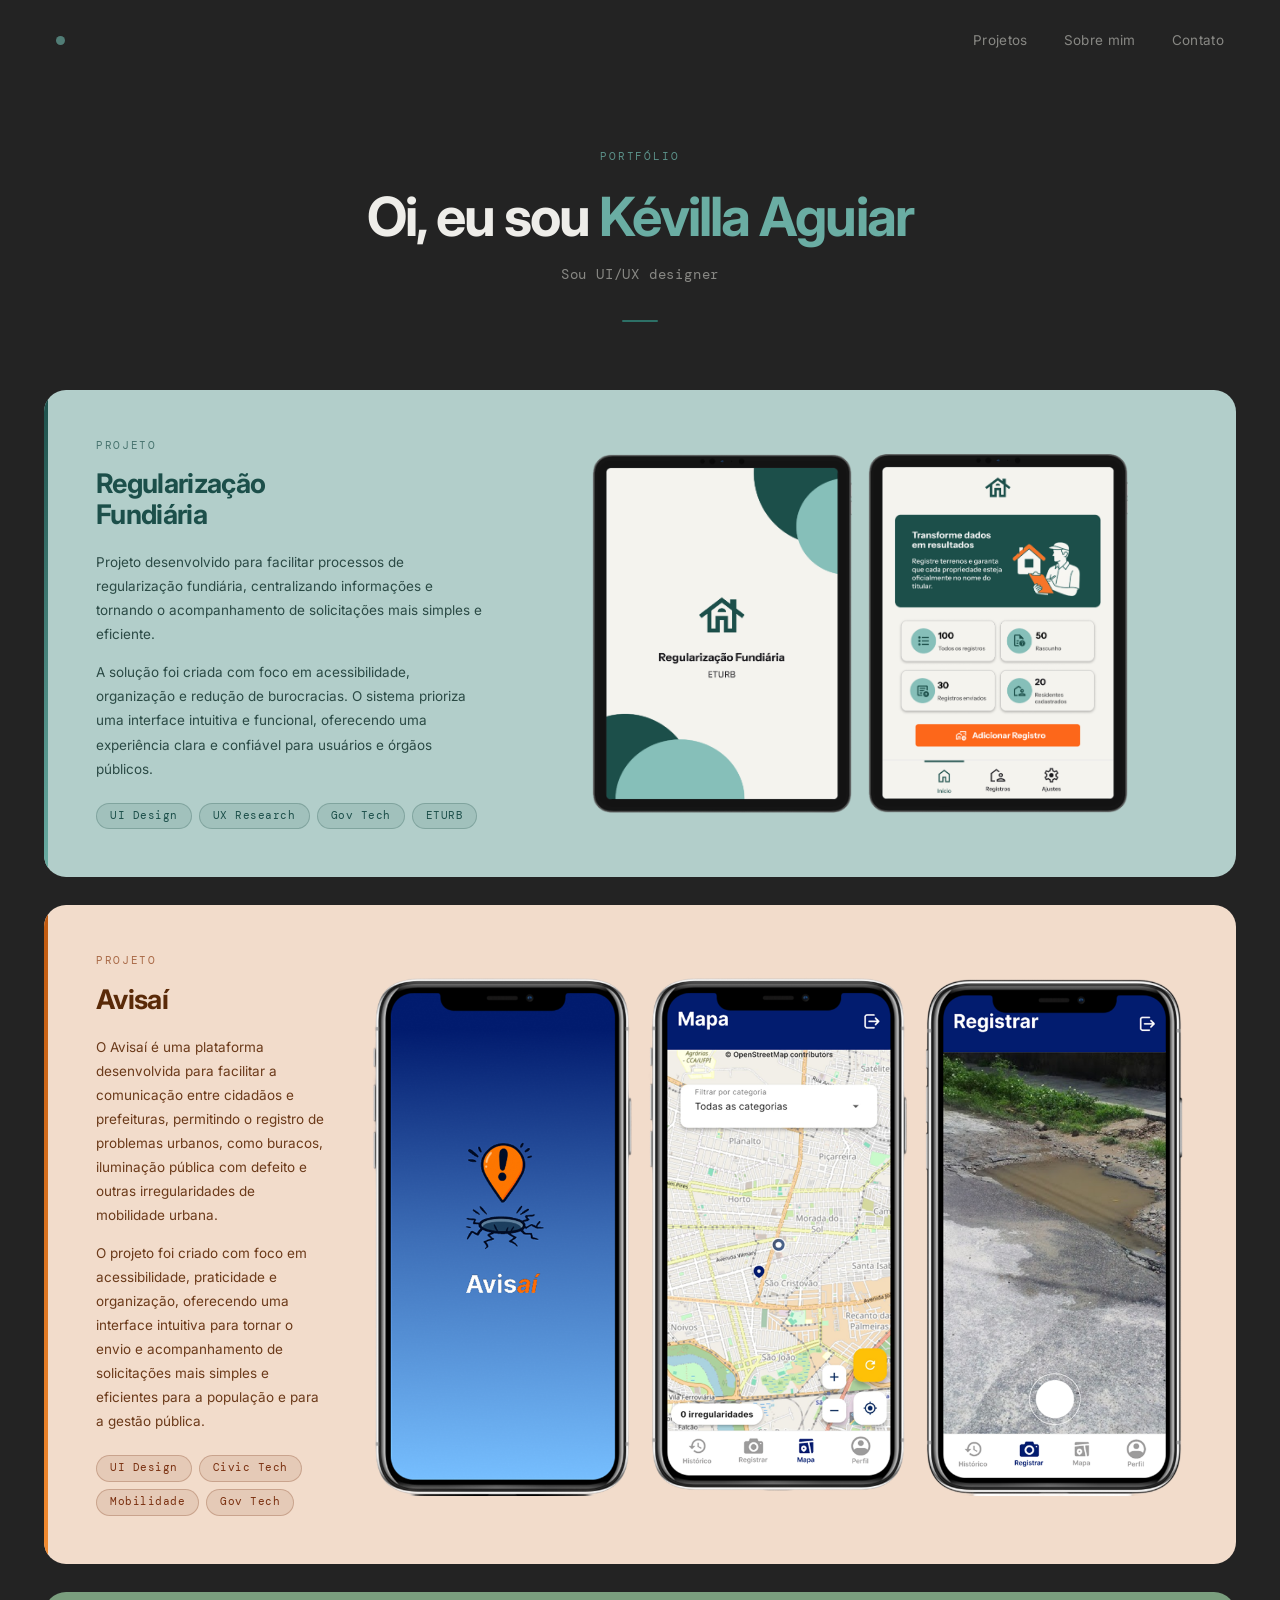
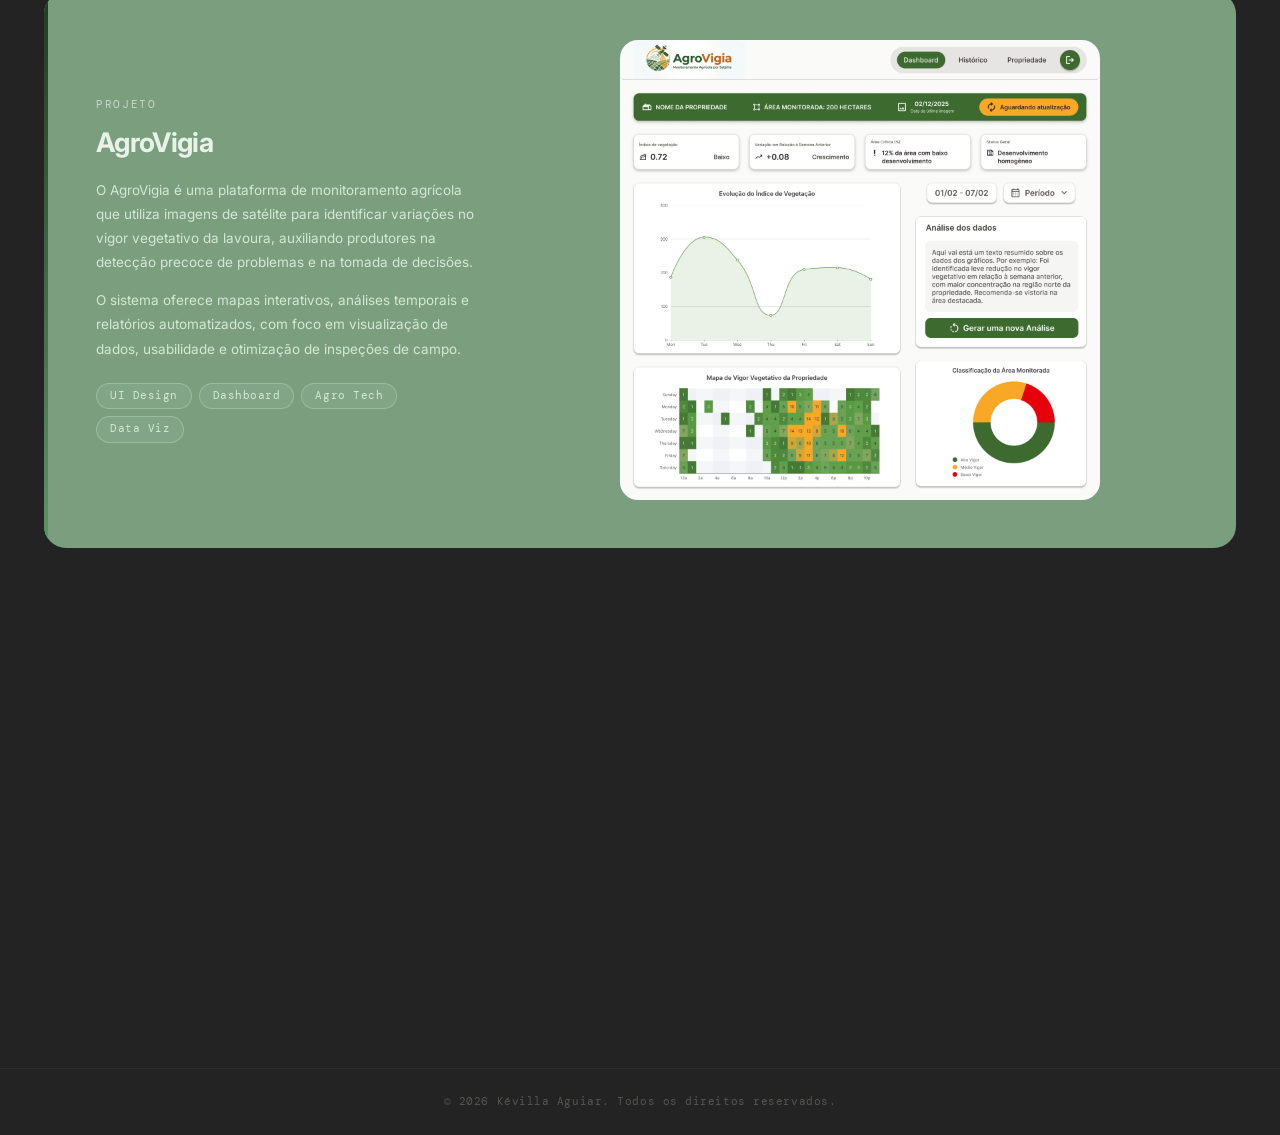
==== portfolio-kevilla-full.html @ 0a43c209 "Primeira versão do portfólio" ====
<!DOCTYPE html>
<html lang="pt-BR">
<head>
  <meta charset="UTF-8"/>
  <meta name="viewport" content="width=device-width, initial-scale=1.0"/>
  <title>Kévilla Aguiar — UI/UX Designer</title>
  <link href="https://fonts.googleapis.com/css2?family=Inter:ital,wght@0,300;0,400;0,500;0,600;0,700;1,400&family=DM+Mono:wght@400;500&display=swap" rel="stylesheet"/>
  <link rel="stylesheet" href="style.css">
</head>
<body>

  <!-- ── NAV ── -->
  <nav>
    <div class="nav-logo"></div>
    <ul class="nav-links">
      <li><a href="#projects">Projetos</a></li>
      <li><a href="#about">Sobre mim</a></li>
      <li><a href="mailto:kevillaguiar@gmail.com">Contato</a></li>
    </ul>
  </nav>

  <!-- ── HERO ── -->
  <section class="hero">
    <p class="hero-eyebrow">Portfólio</p>
    <h1>Oi, eu sou <em>Kévilla Aguiar</em></h1>
    <p class="hero-role">Sou UI/UX designer</p>
    <div class="hero-rule"></div>
  </section>

  <!-- ── PROJECTS ── -->
  <section class="projects-wrap" id="projects">

   <!-- ─ 1. REGULARIZAÇÃO FUNDIÁRIA ─ -->
    <article class="pcard pcard--teal reveal">
      <div class="ct">
        <p class="ct-eyebrow">Projeto</p>
        <h2 class="ct-title">Regularização<br>Fundiária</h2>

        <p class="ct-desc">
          Projeto desenvolvido para facilitar processos de regularização fundiária,
          centralizando informações e tornando o acompanhamento de solicitações mais simples e eficiente.
        </p>

        <p class="ct-desc">
          A solução foi criada com foco em acessibilidade, organização e redução de burocracias.
          O sistema prioriza uma interface intuitiva e funcional, oferecendo uma experiência clara e confiável
          para usuários e órgãos públicos.
        </p>

        <div class="ct-tags">
          <span class="ct-tag">UI Design</span>
          <span class="ct-tag">UX Research</span>
          <span class="ct-tag">Gov Tech</span>
          <span class="ct-tag">ETURB</span>
        </div>
      </div>

      <div class="cm">
        <!-- Splash Screen -->
        <div class="mockup-shell">
          <img
            src="./assests/rf_1.png"
            alt="Tela inicial do aplicativo Regularização Fundiária"
            class="project-mockup"
          />
        </div>

        <!-- Home Screen -->
        <div class="mockup-shell">
          <img
            src="./assests/rf_2.png"
            alt="Tela principal do aplicativo Regularização Fundiária"
            class="project-mockup"
          />
        </div>
      </div>
    </article>

   <!-- ─ 2. AVISAÍ ─ -->
<article class="pcard pcard--peach reveal">
  <div class="ct">
    <p class="ct-eyebrow">Projeto</p>
    <h2 class="ct-title">Avisaí</h2>

    <p class="ct-desc">
      O Avisaí é uma plataforma desenvolvida para facilitar a comunicação entre cidadãos e prefeituras,
      permitindo o registro de problemas urbanos, como buracos, iluminação pública com defeito e outras
      irregularidades de mobilidade urbana.
    </p>

    <p class="ct-desc">
      O projeto foi criado com foco em acessibilidade, praticidade e organização, oferecendo uma interface
      intuitiva para tornar o envio e acompanhamento de solicitações mais simples e eficientes para a
      população e para a gestão pública.
    </p>

    <div class="ct-tags">
      <span class="ct-tag">UI Design</span>
      <span class="ct-tag">Civic Tech</span>
      <span class="ct-tag">Mobilidade</span>
      <span class="ct-tag">Gov Tech</span>
    </div>
  </div>

  <div class="cm">
    <div class="mockup-shell">
      <img
        src="./assests/avisai_1.png"
        alt="Tela inicial do Avisaí"
        class="project-mockup"
      />
    </div>

    <div class="mockup-shell">
      <img
        src="./assests/avisai_2.png"
        alt="Tela de mapa do Avisaí"
        class="project-mockup"
      />
    </div>

    <div class="mockup-shell">
      <img
        src="./assests/avisai_3.png"
        alt="Tela de registro do Avisaí"
        class="project-mockup"
      />
    </div>
  </div>
</article>

    <!-- ─ 3. AGROVIGIA ─ -->
    <article class="pcard pcard--sage reveal">
      <div class="ct">
        <p class="ct-eyebrow">Projeto</p>
        <h2 class="ct-title">AgroVigia</h2>
        <p class="ct-desc">O AgroVigia é uma plataforma de monitoramento agrícola que utiliza imagens de satélite para identificar variações no vigor vegetativo da lavoura, auxiliando produtores na detecção precoce de problemas e na tomada de decisões.</p>
        <p class="ct-desc">O sistema oferece mapas interativos, análises temporais e relatórios automatizados, com foco em visualização de dados, usabilidade e otimização de inspeções de campo.</p>
        <div class="ct-tags">
          <span class="ct-tag">UI Design</span>
          <span class="ct-tag">Dashboard</span>
          <span class="ct-tag">Agro Tech</span>
          <span class="ct-tag">Data Viz</span>
        </div>
      </div>

      <div class="cm">
        <div class="mockup-shell">
          <img
            src="./assests/Dashboard.png"
            alt="Dashboard do AgroVigia"
            class="project-mockup project-mockup--desktop"
          />
        </div>
      </div>
    </article>

  </section>

  <!-- ── ABOUT ── -->
  <section class="about-section reveal" id="about">
    <p class="about-eyebrow">Sobre mim</p>
    <div class="about-inner">
      <div class="about-body">
        <p>Sou estudante de Engenharia de Software com foco em UX/UI Design e desenvolvimento de soluções digitais centradas na experiência do usuário. Tenho interesse em tecnologia, interfaces intuitivas e produtos que gerem impacto real, unindo design, desenvolvimento e inovação.</p>
        <p>Ao longo da minha trajetória, desenvolvi projetos voltados para áreas como gestão pública, saúde e agronegócio, buscando criar soluções acessíveis, funcionais e visualmente organizadas. Também possuo experiência com desenvolvimento front-end e criação de interfaces modernas, sempre priorizando usabilidade, clareza e experiência do usuário.</p>
        <div class="about-contacts">
          <a class="about-contact-link" href="mailto:kevillaguiar@gmail.com">
            <svg viewBox="0 0 24 24"><path d="M20 4H4c-1.1 0-2 .9-2 2v12c0 1.1.9 2 2 2h16c1.1 0 2-.9 2-2V6c0-1.1-.9-2-2-2zm0 4l-8 5-8-5V6l8 5 8-5v2z"/></svg>
            kevillaguiar@gmail.com
          </a>
          <a class="about-contact-link" href="https://linkedin.com/in/kevilla-aguiar" target="_blank" rel="noopener">
            <svg viewBox="0 0 24 24"><path d="M19 3a2 2 0 0 1 2 2v14a2 2 0 0 1-2 2H5a2 2 0 0 1-2-2V5a2 2 0 0 1 2-2h14m-.5 15.5v-5.3a3.26 3.26 0 0 0-3.26-3.26c-.85 0-1.84.52-2.32 1.3v-1.11h-2.79v8.37h2.79v-4.93c0-.77.62-1.4 1.39-1.4a1.4 1.4 0 0 1 1.4 1.4v4.93h2.79M6.88 8.56a1.68 1.68 0 0 0 1.68-1.68c0-.93-.75-1.69-1.68-1.69a1.69 1.69 0 0 0-1.69 1.69c0 .93.76 1.68 1.69 1.68m1.39 9.94v-8.37H5.5v8.37h2.77z"/></svg>
            linkedin.com/in/kevilla-aguiar
          </a>
        </div>
      </div>

      <div class="tech-grid">
        <!-- Figma -->
        <div class="tech-item tech-figma">
          <svg viewBox="0 0 24 24" xmlns="http://www.w3.org/2000/svg">
            <path d="M8 24c2.2 0 4-1.8 4-4v-4H8c-2.2 0-4 1.8-4 4s1.8 4 4 4z" fill="#0acf83"/>
            <path d="M4 12c0-2.2 1.8-4 4-4h4v8H8c-2.2 0-4-1.8-4-4z" fill="#a259ff"/>
            <path d="M4 4c0-2.2 1.8-4 4-4h4v8H8C5.8 8 4 6.2 4 4z" fill="#f24e1e"/>
            <path d="M12 0h4c2.2 0 4 1.8 4 4s-1.8 4-4 4h-4V0z" fill="#ff7262"/>
            <path d="M20 12c0 2.2-1.8 4-4 4s-4-1.8-4-4 1.8-4 4-4 4 1.8 4 4z" fill="#1abcfe"/>
          </svg>
        </div>
        <!-- CSS -->
        <div class="tech-item tech-css">
          <svg viewBox="0 0 24 24" xmlns="http://www.w3.org/2000/svg">
            <path d="M1.5 0h21l-1.91 21.563L11.977 24l-8.564-2.438L1.5 0zm17.09 4.413L5.41 4.41l.213 2.622 10.125.002-.255 2.716h-6.64l.24 2.573h6.182l-.366 3.523-2.91.804-2.956-.81-.188-2.11h-2.61l.29 3.855L12 19.288l5.373-1.53L18.59 4.413z" fill="white"/>
          </svg>
        </div>
        <!-- HTML -->
        <div class="tech-item tech-html">
          <svg viewBox="0 0 24 24" xmlns="http://www.w3.org/2000/svg">
            <path d="M1.5 0h21l-1.91 21.563L11.977 24l-8.565-2.438L1.5 0zm7.031 9.75l-.232-2.718 10.059.003.23-2.622L5.412 4.41l.698 8.01h9.126l-.326 3.426-2.91.804-2.955-.81-.188-2.11H6.248l.33 4.171L12 19.351l5.379-1.443.744-8.157H8.531z" fill="white"/>
          </svg>
        </div>
        <!-- Code / XML -->
        <div class="tech-item tech-code">
          <svg viewBox="0 0 24 24" fill="none" xmlns="http://www.w3.org/2000/svg">
            <path d="M9.4 16.6L4.8 12l4.6-4.6L8 6l-6 6 6 6 1.4-1.4zm5.2 0l4.6-4.6-4.6-4.6L16 6l6 6-6 6-1.4-1.4z" fill="white"/>
          </svg>
        </div>
      </div>
    </div>
  </section>

  <!-- ── FOOTER ── -->
  <footer>
    <p class="footer-copy">© 2026 Kévilla Aguiar. Todos os direitos reservados.</p>
  </footer>

  <script>
    // Scroll reveal
    const reveals = document.querySelectorAll('.reveal');
    const io = new IntersectionObserver((entries) => {
      entries.forEach((e, i) => {
        if (e.isIntersecting) {
          e.target.style.animationDelay = (i * 0.08) + 's';
          e.target.classList.add('visible');
          io.unobserve(e.target);
        }
      });
    }, { threshold: 0.12 });
    reveals.forEach(el => io.observe(el));
  </script>

</body>
</html>
---- style.css ----
*, *::before, *::after { box-sizing: border-box; margin: 0; padding: 0; }

:root {
  --bg:           #232323;
  --text-light:   #EEEDE9;
  --text-dim:     #888884;
  --text-dimmer:  #555552;

  /* Project card backgrounds — from original */
  --card-teal:    #B2CECA;   /* Regularização */
  --card-peach:   #F2DCCB;   /* Avisaí        */
  --card-sage:    #7A9E7E;   /* AgroVigia      */

  /* Brand teal */
  --teal-deep:    #1C4F4A;
  --teal-mid:     #2D7066;
  --teal-light:   #6AADA3;

  /* Avisaí accent */
  --orange-warm:  #F28B30;

  /* AgroVigia accent */
  --green-light:  #5C9660;

  --radius-card:  22px;
}

html { scroll-behavior: smooth; }

body {
  background: var(--bg);
  color: var(--text-light);
  font-family: 'Inter', sans-serif;
  font-size: 15px;
  line-height: 1.6;
}

/* ─── NAV ─────────────────────────────── */
nav {
  display: flex;
  justify-content: space-between;
  align-items: center;
  padding: 28px 56px;
}

.nav-logo {
  width: 9px; height: 9px;
  border-radius: 50%;
  background: var(--teal-light);
  opacity: .65;
}

.nav-links {
  display: flex;
  gap: 36px;
  list-style: none;
}

.nav-links a {
  color: var(--text-dim);
  text-decoration: none;
  font-size: 13.5px;
  letter-spacing: .025em;
  transition: color .18s;
}
.nav-links a:hover { color: var(--text-light); }

/* ─── HERO ────────────────────────────── */
.hero {
  text-align: center;
  padding: 68px 48px 60px;
  animation: fadeUp .55s ease both;
}

.hero-eyebrow {
  font-family: 'DM Mono', monospace;
  font-size: 11px;
  letter-spacing: .18em;
  text-transform: uppercase;
  color: var(--teal-light);
  margin-bottom: 22px;
  opacity: .8;
}

.hero h1 {
  font-size: clamp(34px, 4.5vw, 54px);
  font-weight: 700;
  letter-spacing: -.035em;
  line-height: 1.08;
  margin-bottom: 18px;
}

.hero h1 em {
  font-style: normal;
  color: var(--teal-light);
}

.hero-role {
  font-family: 'DM Mono', monospace;
  font-size: 13.5px;
  letter-spacing: .06em;
  color: var(--text-dim);
}

.hero-rule {
  width: 36px; height: 2px;
  background: var(--teal-mid);
  border-radius: 2px;
  margin: 34px auto 0;
}

/* ─── SECTION WRAPPER ─────────────────── */
.projects-wrap {
  padding: 8px 44px 72px;
  display: flex;
  flex-direction: column;
  gap: 28px;
}

/* ─── PROJECT CARD (shared) ───────────── */
.pcard {
  border-radius: var(--radius-card);
  padding: 48px 52px;
  display: grid;
  grid-template-columns: 1fr 1.65fr;
  gap: 48px;
  align-items: center;
  position: relative;
  overflow: hidden;
}

/* accent left bar */
.pcard::before {
  content: '';
  position: absolute;
  inset: 0 auto 0 0;
  width: 4px;
  border-radius: var(--radius-card) 0 0 var(--radius-card);
}

.pcard--teal  { background: var(--card-teal); }
.pcard--teal::before  { background: linear-gradient(180deg, var(--teal-deep), var(--teal-light)); }

.pcard--peach { background: var(--card-peach); }
.pcard--peach::before { background: linear-gradient(180deg, #C05A10, var(--orange-warm)); }

.pcard--sage  { background: var(--card-sage); }
.pcard--sage::before  { background: linear-gradient(180deg, #1e3d21, var(--green-light)); }

/* ─── CARD TEXT ───────────────────────── */
.ct-eyebrow {
  font-family: 'DM Mono', monospace;
  font-size: 10.5px;
  letter-spacing: .16em;
  text-transform: uppercase;
  margin-bottom: 14px;
  opacity: .7;
}

.pcard--teal  .ct-eyebrow { color: var(--teal-deep); }
.pcard--peach .ct-eyebrow { color: #8B3A10; }
.pcard--sage  .ct-eyebrow { color: #e8f2e9; }

.ct-title {
  font-size: 27px;
  font-weight: 700;
  letter-spacing: -.025em;
  line-height: 1.15;
  margin-bottom: 20px;
}

.pcard--teal  .ct-title { color: var(--teal-deep); }
.pcard--peach .ct-title { color: #5A2A08; }
.pcard--sage  .ct-title { color: #e8f2e9; }

.ct-desc {
  font-size: 13.5px;
  line-height: 1.78;
  margin-bottom: 14px;
}

.pcard--teal  .ct-desc { color: #2b4a45; }
.pcard--peach .ct-desc { color: #6B3A1A; }
.pcard--sage  .ct-desc { color: #d4e8d6; }

.ct-tags {
  display: flex;
  flex-wrap: wrap;
  gap: 7px;
  margin-top: 22px;
}

.ct-tag {
  font-family: 'DM Mono', monospace;
  font-size: 10.5px;
  letter-spacing: .05em;
  padding: 4px 13px;
  border-radius: 100px;
  border: 1px solid;
}

.pcard--teal  .ct-tag { color: var(--teal-deep); border-color: rgba(28,79,74,.25); background: rgba(28,79,74,.1); }
.pcard--peach .ct-tag { color: #7A3010; border-color: rgba(122,48,16,.25); background: rgba(122,48,16,.1); }
.pcard--sage  .ct-tag { color: #d4e8d6; border-color: rgba(212,232,214,.3); background: rgba(212,232,214,.1); }

/* ─── MOCKUP COLUMN (shared) ──────────── */
.cm {
  display: flex;
  gap: 16px;
  align-items: flex-end;
  justify-content: center;
}

.mockup-shell {
  background: transparent;
  border-radius: 18px;
  overflow: visible;
  flex-shrink: 0;
  transition: transform .28s ease;
}
.mockup-shell:hover { transform: translateY(-5px); }

.project-mockup {
  display: block;
  width: 260px;
  height: auto;
  border-radius: 18px;
}

/* O screenshot do AgroVigia é um dashboard (mais largo que os mockups de
   celular). A classe já era referenciada no HTML mas não existia regra
   para ela — adicionei uma; ajuste o valor à vontade. */
.project-mockup--desktop {
  width: 480px;
  max-width: 100%;
}

/* ─── ABOUT ───────────────────────────── */
.about-section {
  padding: 16px 44px 80px;
}

.about-inner {
  display: grid;
  grid-template-columns: 1fr auto;
  gap: 56px;
  align-items: start;
}

.about-eyebrow {
  font-family: 'DM Mono', monospace;
  font-size: 10.5px;
  letter-spacing: .16em;
  text-transform: uppercase;
  color: var(--teal-light);
  margin-bottom: 28px;
  opacity: .75;
}

.about-body p {
  font-size: 14px;
  line-height: 1.8;
  color: #bbb9b4;
  margin-bottom: 18px;
}

.about-contacts {
  margin-top: 32px;
  display: flex;
  flex-direction: column;
  gap: 10px;
}

.about-contact-link {
  display: flex; align-items: center; gap: 10px;
  text-decoration: none;
  color: var(--text-dim);
  font-size: 13px;
  transition: color .18s;
}
.about-contact-link:hover { color: var(--teal-light); }
.about-contact-link svg { width: 15px; height: 15px; fill: currentColor; flex-shrink: 0; }

/* Tech pills */
.tech-grid {
  display: flex;
  flex-direction: column;
  gap: 12px;
  align-items: flex-end;
}

.tech-item {
  width: 68px; height: 68px;
  border-radius: 16px;
  display: flex; align-items: center; justify-content: center;
  font-size: 9px; font-weight: 600;
  letter-spacing: .04em;
  box-shadow: 0 4px 14px rgba(0,0,0,.18);
}

.tech-figma { background: linear-gradient(135deg, #1e1e1e, #2c2c2c); border: 1px solid #333; }
.tech-css   { background: linear-gradient(135deg, #1572b6, #0d5c97); }
.tech-html  { background: linear-gradient(135deg, #e34f26, #c0391a); }
.tech-code  { background: linear-gradient(135deg, #8B5CF6, #6D28D9); }

.tech-item svg { width: 36px; height: 36px; }

/* ─── FOOTER ──────────────────────────── */
footer {
  border-top: 1px solid #2e2e2e;
  padding: 24px 56px;
  display: flex;
  justify-content: center;
}

.footer-copy {
  font-family: 'DM Mono', monospace;
  font-size: 11px;
  color: var(--text-dimmer);
  letter-spacing: .05em;
}

/* ─── SCROLL REVEALS ──────────────────── */
@keyframes fadeUp {
  from { opacity: 0; transform: translateY(24px); }
  to   { opacity: 1; transform: translateY(0); }
}

.reveal { opacity: 0; }
.reveal.visible { animation: fadeUp .55s ease forwards; }

/* ─── RESPONSIVE ──────────────────────── */
@media (max-width: 900px) {
  nav { padding: 20px 24px; }
  .projects-wrap { padding: 8px 20px 56px; }
  .about-section { padding: 12px 20px 56px; }

  .pcard {
    grid-template-columns: 1fr;
    gap: 32px;
    padding: 32px 28px;
  }

  .about-inner {
    grid-template-columns: 1fr;
    gap: 36px;
  }

  .tech-grid {
    flex-direction: row;
    align-items: center;
  }
}
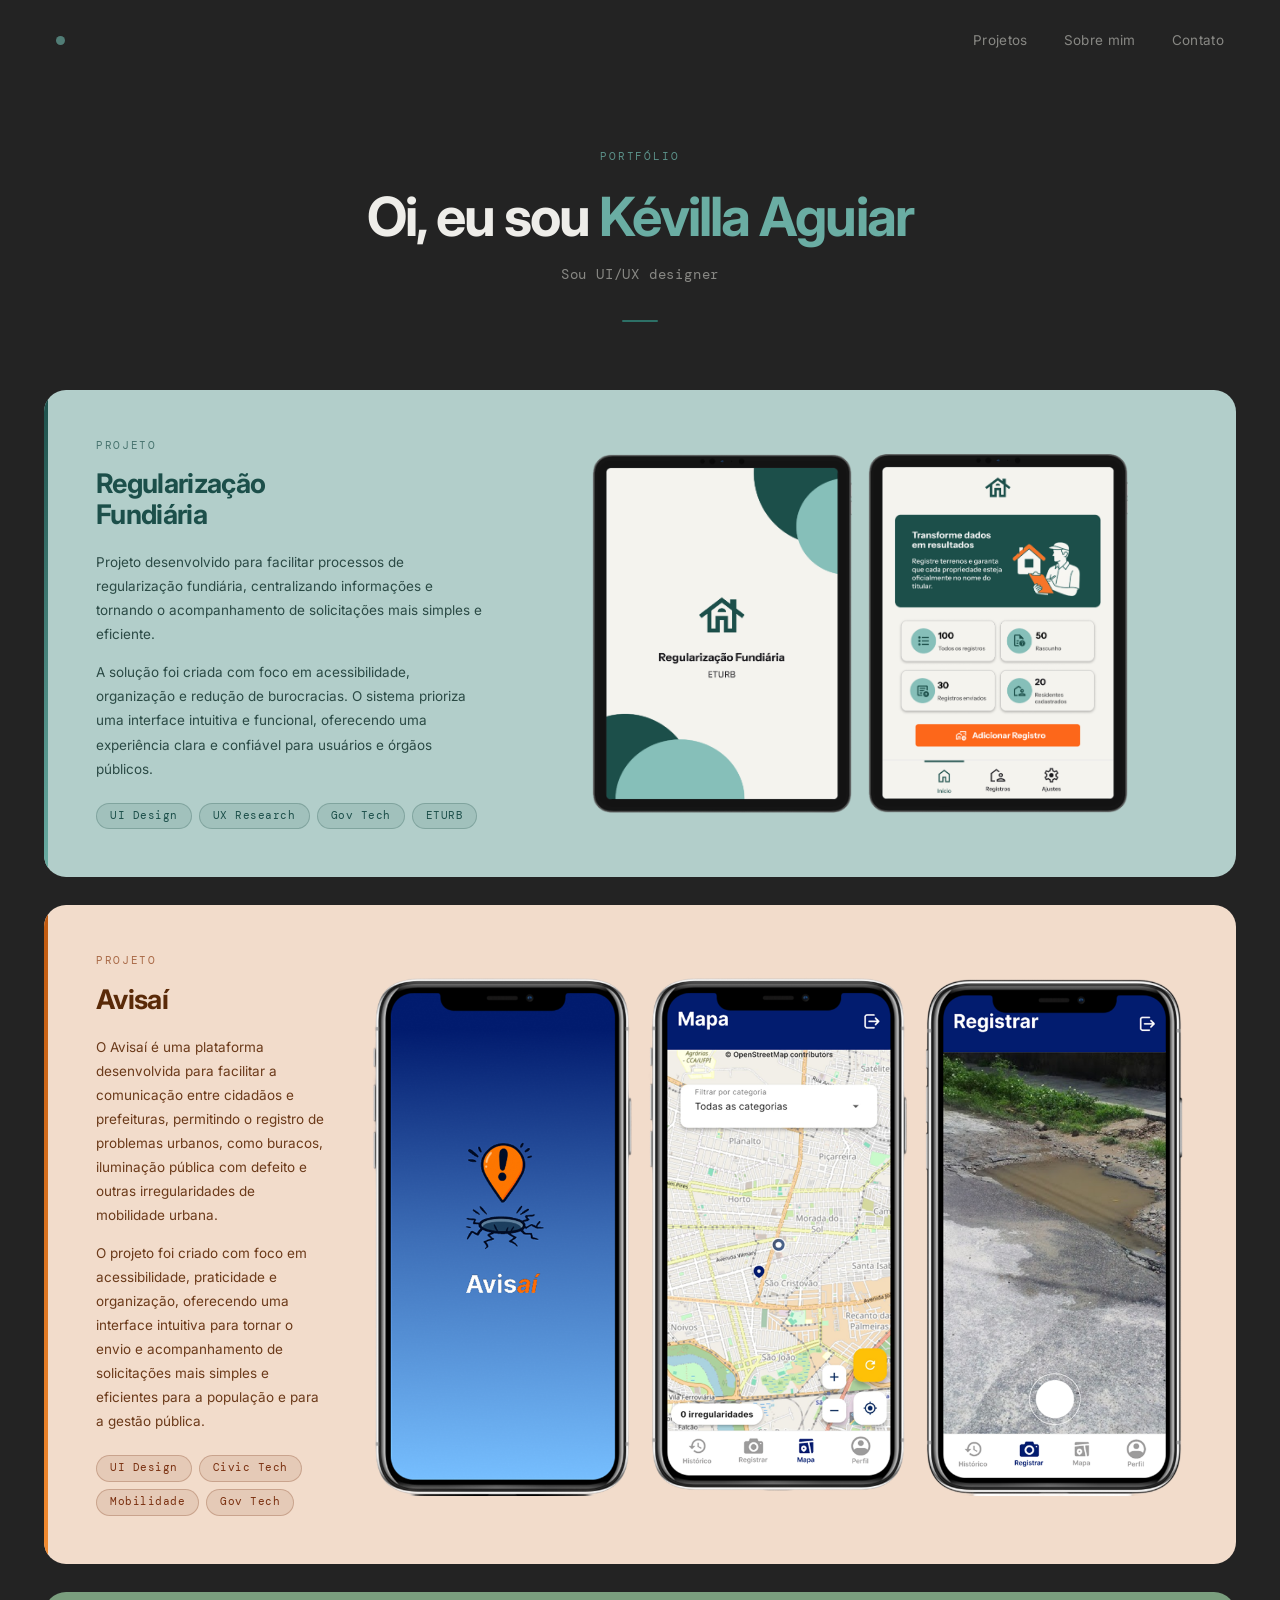
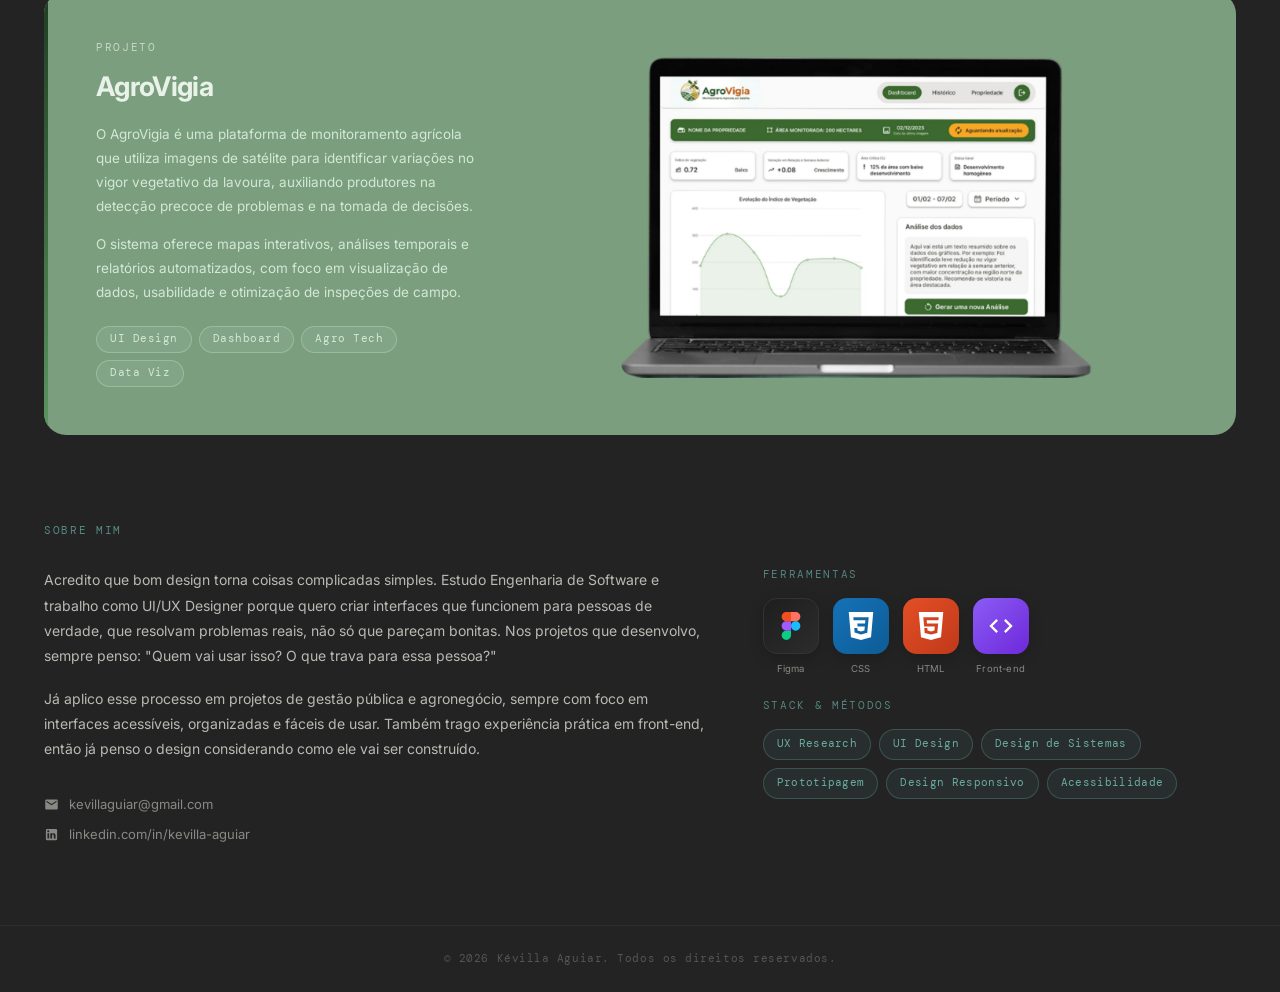
==== commit e1a5dbb5: "Update portfolio content and enhance skills panel layout" ====
--- a/portfolio-kevilla-full.html
+++ b/portfolio-kevilla-full.html
@@ -147,7 +147,7 @@
       <div class="cm">
         <div class="mockup-shell">
           <img
-            src="./assests/Dashboard.png"
+            src="./assests/agrovigia.png"
             alt="Dashboard do AgroVigia"
             class="project-mockup project-mockup--desktop"
           />
@@ -162,8 +162,8 @@
     <p class="about-eyebrow">Sobre mim</p>
     <div class="about-inner">
       <div class="about-body">
-        <p>Sou estudante de Engenharia de Software com foco em UX/UI Design e desenvolvimento de soluções digitais centradas na experiência do usuário. Tenho interesse em tecnologia, interfaces intuitivas e produtos que gerem impacto real, unindo design, desenvolvimento e inovação.</p>
-        <p>Ao longo da minha trajetória, desenvolvi projetos voltados para áreas como gestão pública, saúde e agronegócio, buscando criar soluções acessíveis, funcionais e visualmente organizadas. Também possuo experiência com desenvolvimento front-end e criação de interfaces modernas, sempre priorizando usabilidade, clareza e experiência do usuário.</p>
+        <p>Acredito que bom design torna coisas complicadas simples. Estudo Engenharia de Software e trabalho como UI/UX Designer porque quero criar interfaces que funcionem para pessoas de verdade, que resolvam problemas reais, não só que pareçam bonitas. Nos projetos que desenvolvo, sempre penso: "Quem vai usar isso? O que trava para essa pessoa?"</p>
+        <p>Já aplico esse processo em projetos de gestão pública e agronegócio, sempre com foco em interfaces acessíveis, organizadas e fáceis de usar. Também trago experiência prática em front-end, então já penso o design considerando como ele vai ser construído.</p>
         <div class="about-contacts">
           <a class="about-contact-link" href="mailto:kevillaguiar@gmail.com">
             <svg viewBox="0 0 24 24"><path d="M20 4H4c-1.1 0-2 .9-2 2v12c0 1.1.9 2 2 2h16c1.1 0 2-.9 2-2V6c0-1.1-.9-2-2-2zm0 4l-8 5-8-5V6l8 5 8-5v2z"/></svg>
@@ -176,34 +176,58 @@
         </div>
       </div>
 
-      <div class="tech-grid">
-        <!-- Figma -->
-        <div class="tech-item tech-figma">
-          <svg viewBox="0 0 24 24" xmlns="http://www.w3.org/2000/svg">
-            <path d="M8 24c2.2 0 4-1.8 4-4v-4H8c-2.2 0-4 1.8-4 4s1.8 4 4 4z" fill="#0acf83"/>
-            <path d="M4 12c0-2.2 1.8-4 4-4h4v8H8c-2.2 0-4-1.8-4-4z" fill="#a259ff"/>
-            <path d="M4 4c0-2.2 1.8-4 4-4h4v8H8C5.8 8 4 6.2 4 4z" fill="#f24e1e"/>
-            <path d="M12 0h4c2.2 0 4 1.8 4 4s-1.8 4-4 4h-4V0z" fill="#ff7262"/>
-            <path d="M20 12c0 2.2-1.8 4-4 4s-4-1.8-4-4 1.8-4 4-4 4 1.8 4 4z" fill="#1abcfe"/>
-          </svg>
-        </div>
-        <!-- CSS -->
-        <div class="tech-item tech-css">
-          <svg viewBox="0 0 24 24" xmlns="http://www.w3.org/2000/svg">
-            <path d="M1.5 0h21l-1.91 21.563L11.977 24l-8.564-2.438L1.5 0zm17.09 4.413L5.41 4.41l.213 2.622 10.125.002-.255 2.716h-6.64l.24 2.573h6.182l-.366 3.523-2.91.804-2.956-.81-.188-2.11h-2.61l.29 3.855L12 19.288l5.373-1.53L18.59 4.413z" fill="white"/>
-          </svg>
-        </div>
-        <!-- HTML -->
-        <div class="tech-item tech-html">
-          <svg viewBox="0 0 24 24" xmlns="http://www.w3.org/2000/svg">
-            <path d="M1.5 0h21l-1.91 21.563L11.977 24l-8.565-2.438L1.5 0zm7.031 9.75l-.232-2.718 10.059.003.23-2.622L5.412 4.41l.698 8.01h9.126l-.326 3.426-2.91.804-2.955-.81-.188-2.11H6.248l.33 4.171L12 19.351l5.379-1.443.744-8.157H8.531z" fill="white"/>
-          </svg>
-        </div>
-        <!-- Code / XML -->
-        <div class="tech-item tech-code">
-          <svg viewBox="0 0 24 24" fill="none" xmlns="http://www.w3.org/2000/svg">
-            <path d="M9.4 16.6L4.8 12l4.6-4.6L8 6l-6 6 6 6 1.4-1.4zm5.2 0l4.6-4.6-4.6-4.6L16 6l6 6-6 6-1.4-1.4z" fill="white"/>
-          </svg>
+      <div class="skills-panel">
+        <p class="skills-label">Ferramentas</p>
+        <div class="tech-grid">
+          <div class="tech-item-wrap">
+            <div class="tech-item tech-figma">
+              <svg viewBox="0 0 24 24" xmlns="http://www.w3.org/2000/svg">
+                <path d="M8 24c2.2 0 4-1.8 4-4v-4H8c-2.2 0-4 1.8-4 4s1.8 4 4 4z" fill="#0acf83"/>
+                <path d="M4 12c0-2.2 1.8-4 4-4h4v8H8c-2.2 0-4-1.8-4-4z" fill="#a259ff"/>
+                <path d="M4 4c0-2.2 1.8-4 4-4h4v8H8C5.8 8 4 6.2 4 4z" fill="#f24e1e"/>
+                <path d="M12 0h4c2.2 0 4 1.8 4 4s-1.8 4-4 4h-4V0z" fill="#ff7262"/>
+                <path d="M20 12c0 2.2-1.8 4-4 4s-4-1.8-4-4 1.8-4 4-4 4 1.8 4 4z" fill="#1abcfe"/>
+              </svg>
+            </div>
+            <span class="tech-item-label">Figma</span>
+          </div>
+
+          <div class="tech-item-wrap">
+            <div class="tech-item tech-css">
+              <svg viewBox="0 0 24 24" xmlns="http://www.w3.org/2000/svg">
+                <path d="M1.5 0h21l-1.91 21.563L11.977 24l-8.564-2.438L1.5 0zm17.09 4.413L5.41 4.41l.213 2.622 10.125.002-.255 2.716h-6.64l.24 2.573h6.182l-.366 3.523-2.91.804-2.956-.81-.188-2.11h-2.61l.29 3.855L12 19.288l5.373-1.53L18.59 4.413z" fill="white"/>
+              </svg>
+            </div>
+            <span class="tech-item-label">CSS</span>
+          </div>
+
+          <div class="tech-item-wrap">
+            <div class="tech-item tech-html">
+              <svg viewBox="0 0 24 24" xmlns="http://www.w3.org/2000/svg">
+                <path d="M1.5 0h21l-1.91 21.563L11.977 24l-8.565-2.438L1.5 0zm7.031 9.75l-.232-2.718 10.059.003.23-2.622L5.412 4.41l.698 8.01h9.126l-.326 3.426-2.91.804-2.955-.81-.188-2.11H6.248l.33 4.171L12 19.351l5.379-1.443.744-8.157H8.531z" fill="white"/>
+              </svg>
+            </div>
+            <span class="tech-item-label">HTML</span>
+          </div>
+
+          <div class="tech-item-wrap">
+            <div class="tech-item tech-code">
+              <svg viewBox="0 0 24 24" fill="none" xmlns="http://www.w3.org/2000/svg">
+                <path d="M9.4 16.6L4.8 12l4.6-4.6L8 6l-6 6 6 6 1.4-1.4zm5.2 0l4.6-4.6-4.6-4.6L16 6l6 6-6 6-1.4-1.4z" fill="white"/>
+              </svg>
+            </div>
+            <span class="tech-item-label">Front-end</span>
+          </div>
+        </div>
+
+        <p class="skills-label skills-label--second">Stack &amp; Métodos</p>
+        <div class="skill-pills">
+          <span class="skill-pill">UX Research</span>
+          <span class="skill-pill">UI Design</span>
+          <span class="skill-pill">Design de Sistemas</span>
+          <span class="skill-pill">Prototipagem</span>
+          <span class="skill-pill">Design Responsivo</span>
+          <span class="skill-pill">Acessibilidade</span>
         </div>
       </div>
     </div>
@@ -230,4 +254,4 @@
   </script>
 
 </body>
-</html>
+</html>
--- a/style.css
+++ b/style.css
@@ -242,7 +242,7 @@
 
 .about-inner {
   display: grid;
-  grid-template-columns: 1fr auto;
+  grid-template-columns: 1.4fr 1fr;
   gap: 56px;
   align-items: start;
 }
@@ -281,20 +281,41 @@
 .about-contact-link:hover { color: var(--teal-light); }
 .about-contact-link svg { width: 15px; height: 15px; fill: currentColor; flex-shrink: 0; }
 
-/* Tech pills */
+/* ─── SKILLS PANEL ────────────────────── */
+.skills-panel {
+  display: flex;
+  flex-direction: column;
+  gap: 14px;
+}
+
+.skills-label {
+  font-family: 'DM Mono', monospace;
+  font-size: 10.5px;
+  letter-spacing: .16em;
+  text-transform: uppercase;
+  color: var(--teal-light);
+  opacity: .7;
+}
+
+.skills-label--second { margin-top: 8px; }
+
 .tech-grid {
   display: flex;
+  flex-wrap: wrap;
+  gap: 14px;
+}
+
+.tech-item-wrap {
+  display: flex;
   flex-direction: column;
-  gap: 12px;
-  align-items: flex-end;
+  align-items: center;
+  gap: 7px;
 }
 
 .tech-item {
-  width: 68px; height: 68px;
-  border-radius: 16px;
+  width: 56px; height: 56px;
+  border-radius: 14px;
   display: flex; align-items: center; justify-content: center;
-  font-size: 9px; font-weight: 600;
-  letter-spacing: .04em;
   box-shadow: 0 4px 14px rgba(0,0,0,.18);
 }
 
@@ -303,7 +324,30 @@
 .tech-html  { background: linear-gradient(135deg, #e34f26, #c0391a); }
 .tech-code  { background: linear-gradient(135deg, #8B5CF6, #6D28D9); }
 
-.tech-item svg { width: 36px; height: 36px; }
+.tech-item svg { width: 28px; height: 28px; }
+
+.tech-item-label {
+  font-size: 9.5px;
+  color: var(--text-dim);
+  letter-spacing: .02em;
+}
+
+.skill-pills {
+  display: flex;
+  flex-wrap: wrap;
+  gap: 8px;
+}
+
+.skill-pill {
+  font-family: 'DM Mono', monospace;
+  font-size: 10.5px;
+  letter-spacing: .03em;
+  color: var(--teal-light);
+  border: 1px solid rgba(106,173,163,.3);
+  background: rgba(106,173,163,.08);
+  padding: 6px 13px;
+  border-radius: 100px;
+}
 
 /* ─── FOOTER ──────────────────────────── */
 footer {
@@ -345,9 +389,4 @@
     grid-template-columns: 1fr;
     gap: 36px;
   }
-
-  .tech-grid {
-    flex-direction: row;
-    align-items: center;
-  }
 }
